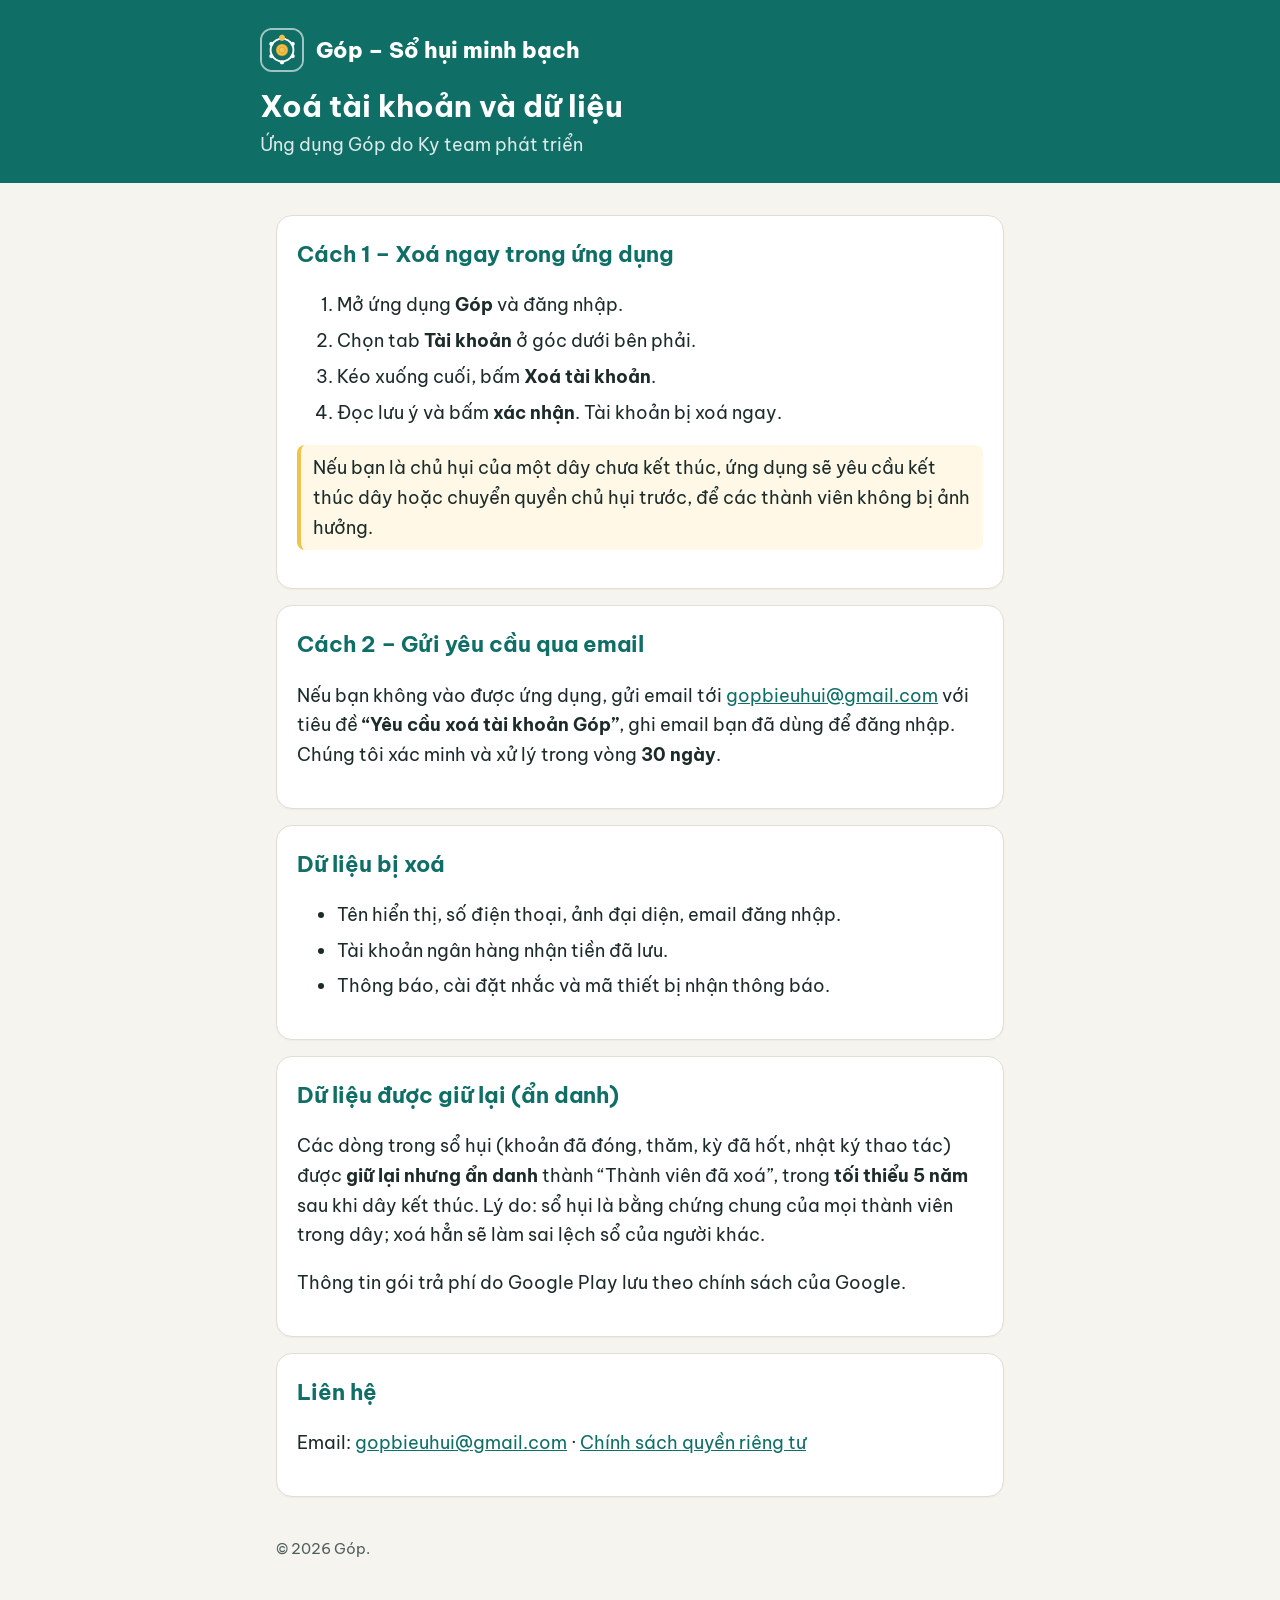
==== delete-account.html @ eee4a546 "Góp privacy policy and account deletion pages" ====
<!doctype html>
<html lang="vi">
<head>
<meta charset="utf-8">
<meta name="viewport" content="width=device-width, initial-scale=1">
<title>Xoá tài khoản và dữ liệu – Góp</title>
<link rel="icon" href="icon.png">
<link rel="preconnect" href="https://fonts.gstatic.com" crossorigin>
<link rel="stylesheet" href="https://fonts.googleapis.com/css2?family=Be+Vietnam+Pro:wght@400;600;700;800&display=swap">
<link rel="stylesheet" href="style.css">
</head>
<body>
<header><div class="wrap">
  <a class="brand" href="./"><img src="icon.png" alt=""> Góp – Sổ hụi minh bạch</a>
  <h1>Xoá tài khoản và dữ liệu</h1>
  <p class="sub">Ứng dụng Góp do Ky team phát triển</p>
</div></header>
<main class="wrap">
  <section>
    <h2>Cách 1 – Xoá ngay trong ứng dụng</h2>
    <ol>
      <li>Mở ứng dụng <strong>Góp</strong> và đăng nhập.</li>
      <li>Chọn tab <strong>Tài khoản</strong> ở góc dưới bên phải.</li>
      <li>Kéo xuống cuối, bấm <strong>Xoá tài khoản</strong>.</li>
      <li>Đọc lưu ý và bấm <strong>xác nhận</strong>. Tài khoản bị xoá ngay.</li>
    </ol>
    <p class="note">Nếu bạn là chủ hụi của một dây chưa kết thúc, ứng dụng sẽ yêu cầu kết thúc dây hoặc chuyển quyền chủ hụi trước, để các thành viên không bị ảnh hưởng.</p>
  </section>

  <section>
    <h2>Cách 2 – Gửi yêu cầu qua email</h2>
    <p>Nếu bạn không vào được ứng dụng, gửi email tới <a href="mailto:gopbieuhui@gmail.com?subject=Yêu cầu xoá tài khoản Góp">gopbieuhui@gmail.com</a> với tiêu đề <strong>“Yêu cầu xoá tài khoản Góp”</strong>, ghi email bạn đã dùng để đăng nhập. Chúng tôi xác minh và xử lý trong vòng <strong>30 ngày</strong>.</p>
  </section>

  <section>
    <h2>Dữ liệu bị xoá</h2>
    <ul>
      <li>Tên hiển thị, số điện thoại, ảnh đại diện, email đăng nhập.</li>
      <li>Tài khoản ngân hàng nhận tiền đã lưu.</li>
      <li>Thông báo, cài đặt nhắc và mã thiết bị nhận thông báo.</li>
    </ul>
  </section>

  <section>
    <h2>Dữ liệu được giữ lại (ẩn danh)</h2>
    <p>Các dòng trong sổ hụi (khoản đã đóng, thăm, kỳ đã hốt, nhật ký thao tác) được <strong>giữ lại nhưng ẩn danh</strong> thành “Thành viên đã xoá”, trong <strong>tối thiểu 5 năm</strong> sau khi dây kết thúc. Lý do: sổ hụi là bằng chứng chung của mọi thành viên trong dây; xoá hẳn sẽ làm sai lệch sổ của người khác.</p>
    <p>Thông tin gói trả phí do Google Play lưu theo chính sách của Google.</p>
  </section>

  <section>
    <h2>Liên hệ</h2>
    <p>Email: <a href="mailto:gopbieuhui@gmail.com">gopbieuhui@gmail.com</a> · <a href="privacy.html">Chính sách quyền riêng tư</a></p>
  </section>
</main>
<footer class="wrap">© 2026 Góp.</footer>
</body>
</html>
---- style.css ----
:root { --teal: #0F6E66; --gold: #F2C14E; --text: #1C2B29; --muted: #51605E; --bg: #F6F4EF; --card: #fff; --line: #E3DED3; }
* { box-sizing: border-box; }
body { margin: 0; font: 18px/1.65 "Be Vietnam Pro", system-ui, -apple-system, "Segoe UI", Roboto, sans-serif; color: var(--text); background: var(--bg); }
header { background: var(--teal); color: #fff; padding: 28px 16px 24px; }
header a { color: #fff; text-decoration: none; }
.wrap { max-width: 760px; margin: 0 auto; }
.brand { display: flex; align-items: center; gap: 12px; font-weight: 800; font-size: 22px; }
.brand img { width: 44px; height: 44px; border-radius: 12px; border: 2px solid rgba(255,255,255,.6); }
h1 { font-size: 30px; line-height: 1.25; margin: 16px 0 4px; }
.sub { opacity: .85; margin: 0; }
main { padding: 16px; }
section { background: var(--card); border: 1px solid var(--line); border-radius: 16px; padding: 20px; margin: 16px 0; box-shadow: 0 1px 2px rgba(0,0,0,.04); }
h2 { font-size: 22px; margin: 0 0 8px; color: var(--teal); }
table { width: 100%; border-collapse: collapse; font-size: 16px; }
th, td { text-align: left; vertical-align: top; padding: 8px; border-top: 1px solid var(--line); }
th { color: var(--muted); font-weight: 600; }
.note { border-left: 4px solid var(--gold); padding: 8px 12px; background: #FFF8E6; border-radius: 8px; }
ol li, ul li { margin: 6px 0; }
a { color: var(--teal); }
footer { color: var(--muted); font-size: 15px; padding: 8px 16px 40px; }
@media (max-width: 560px) { table, tbody, tr, th, td { display: block; } tr { border-top: 1px solid var(--line); padding: 6px 0; } th, td { border: 0; padding: 2px 0; } thead { display: none; } }
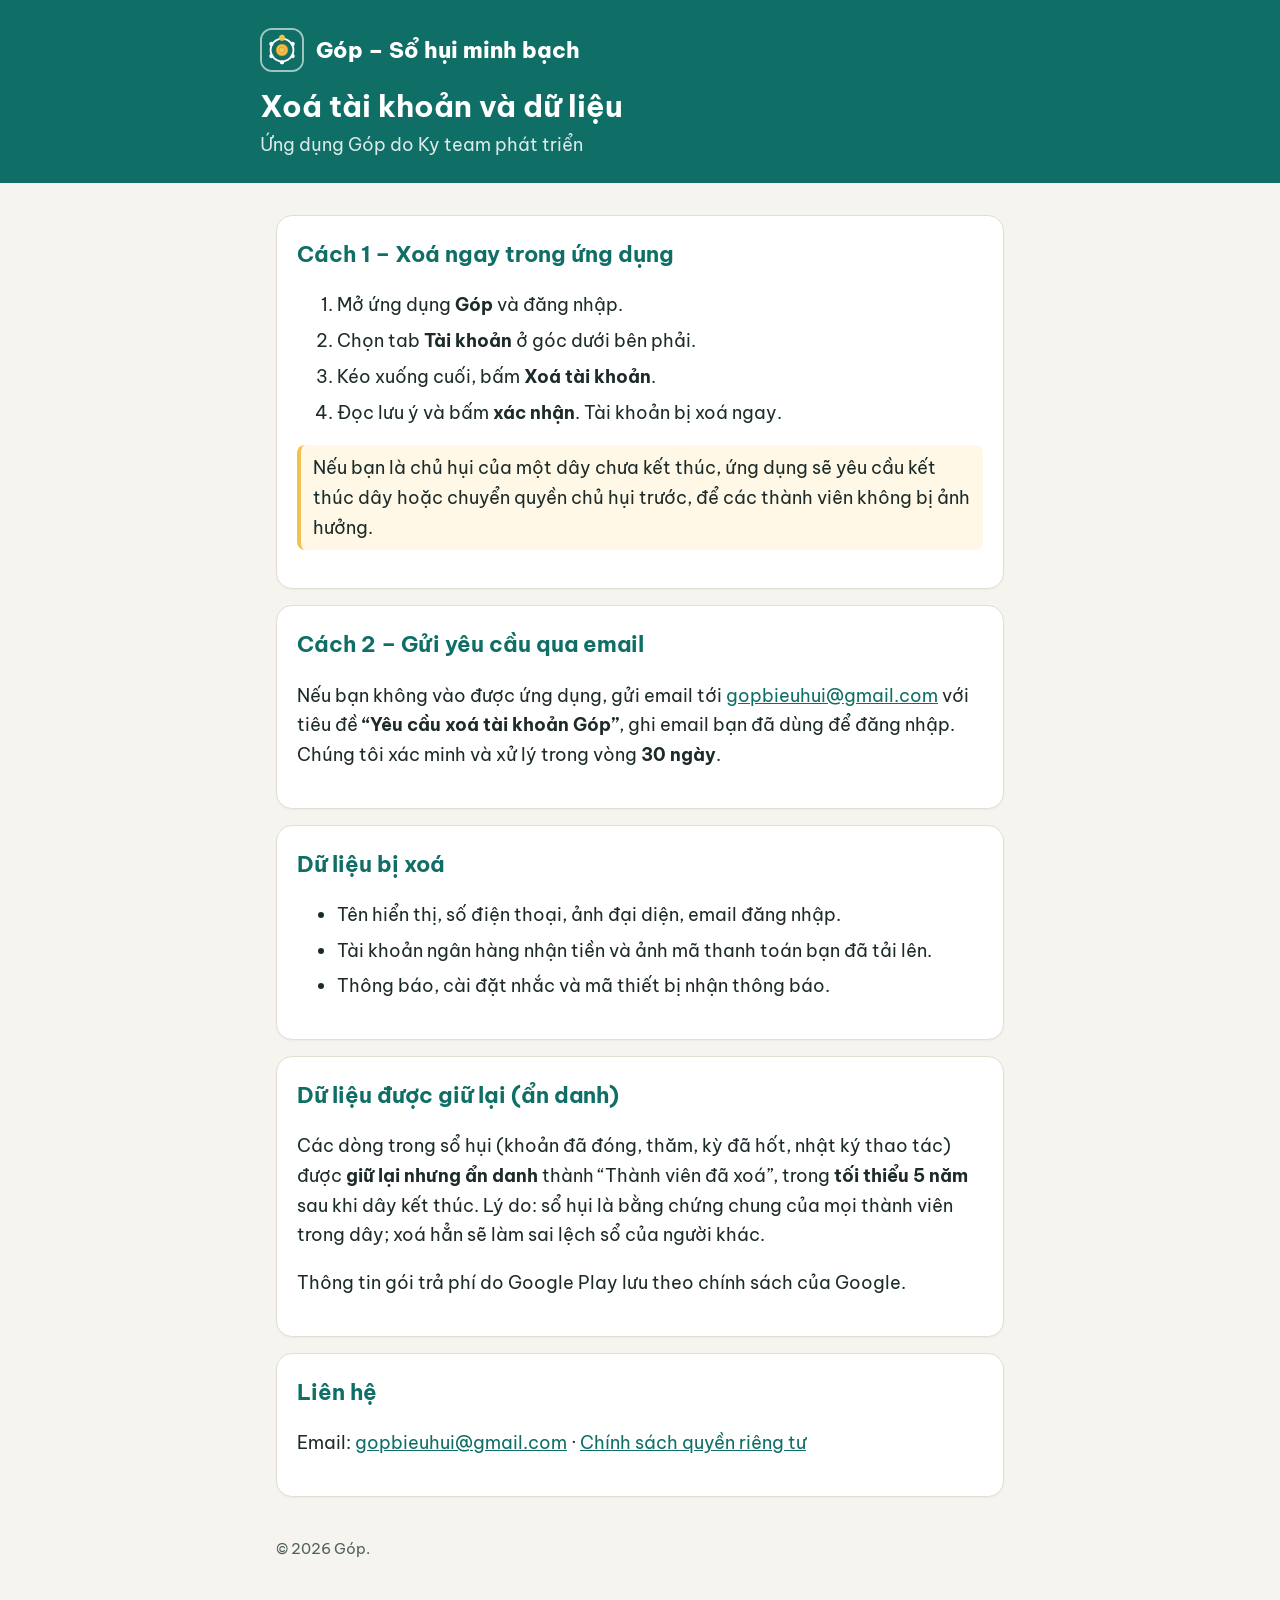
==== commit 7d9242fe: "Payment QR image; drop transfer wording" ====
--- a/delete-account.html
+++ b/delete-account.html
@@ -36,7 +36,7 @@
     <h2>Dữ liệu bị xoá</h2>
     <ul>
       <li>Tên hiển thị, số điện thoại, ảnh đại diện, email đăng nhập.</li>
-      <li>Tài khoản ngân hàng nhận tiền đã lưu.</li>
+      <li>Tài khoản ngân hàng nhận tiền và ảnh mã thanh toán bạn đã tải lên.</li>
       <li>Thông báo, cài đặt nhắc và mã thiết bị nhận thông báo.</li>
     </ul>
   </section>
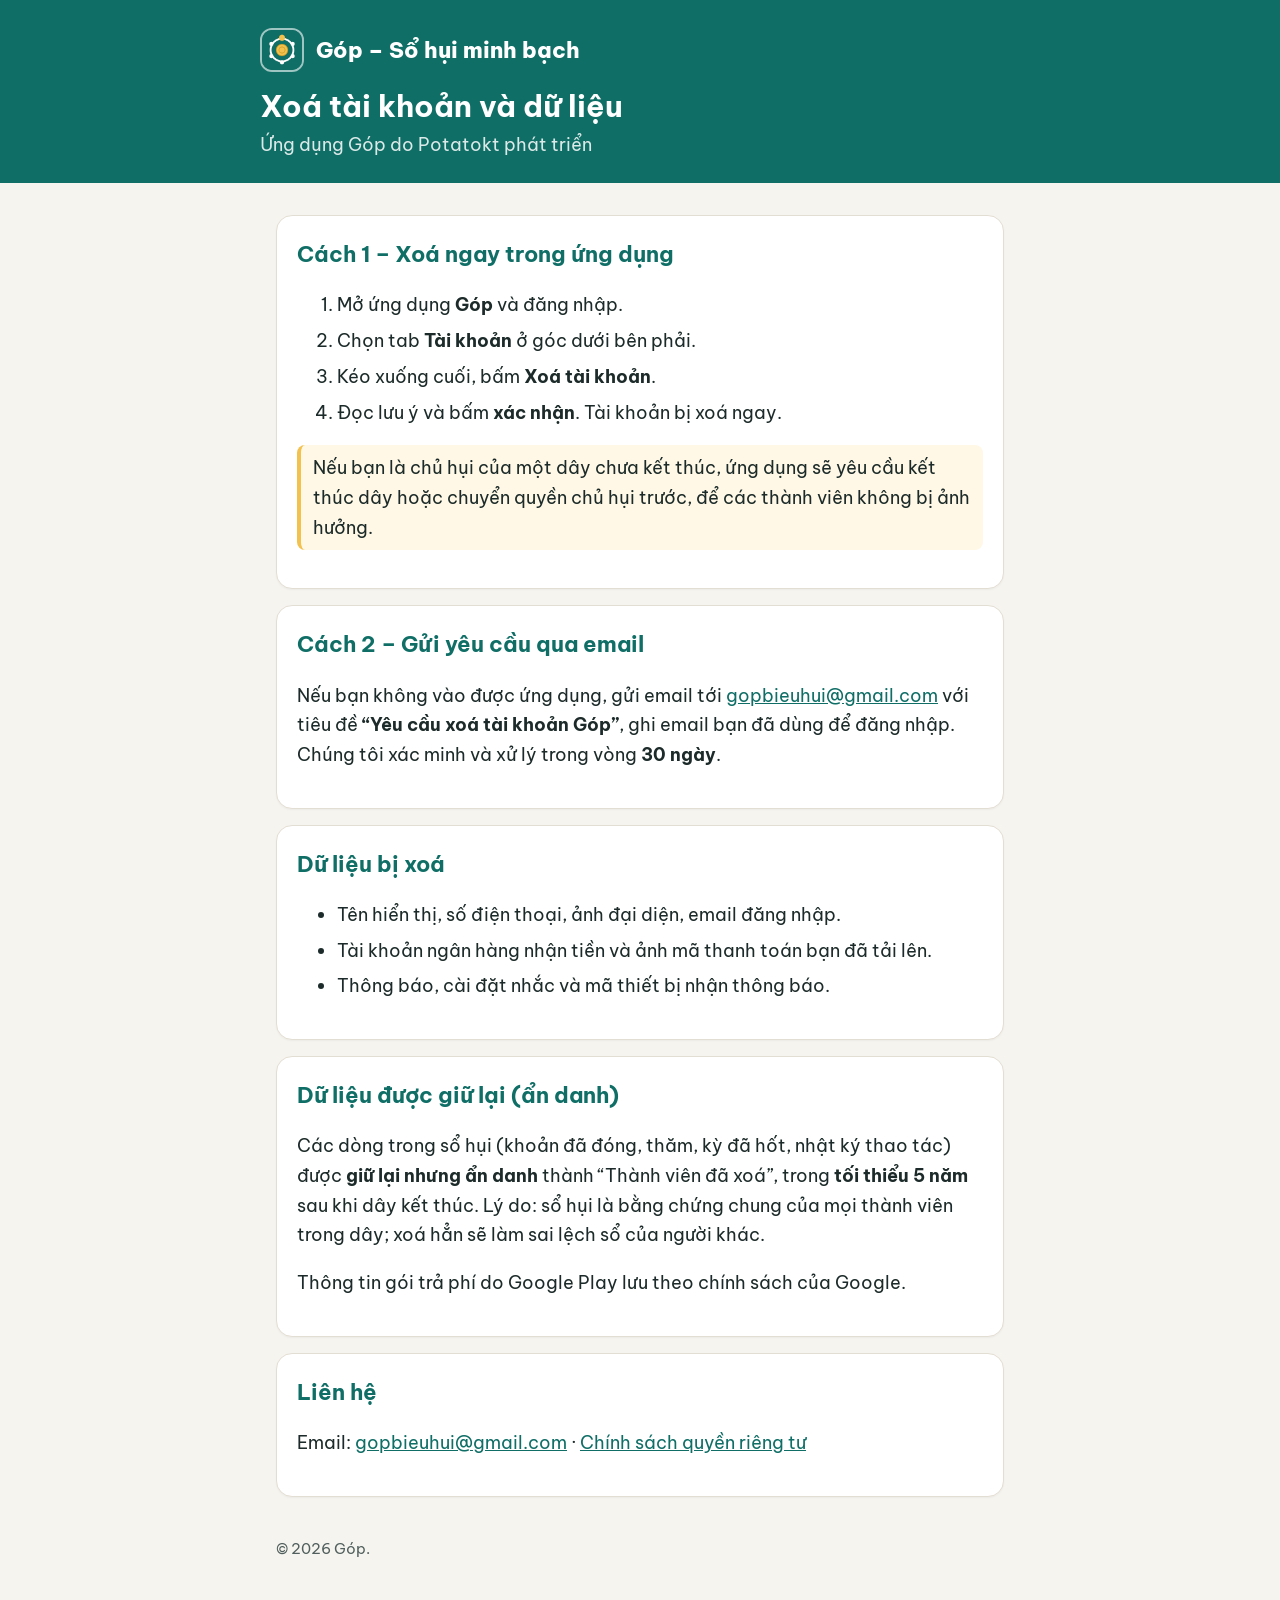
==== commit efd72416: "Developer name: Potatokt" ====
--- a/delete-account.html
+++ b/delete-account.html
@@ -13,7 +13,7 @@
 <header><div class="wrap">
   <a class="brand" href="./"><img src="icon.png" alt=""> Góp – Sổ hụi minh bạch</a>
   <h1>Xoá tài khoản và dữ liệu</h1>
-  <p class="sub">Ứng dụng Góp do Ky team phát triển</p>
+  <p class="sub">Ứng dụng Góp do Potatokt phát triển</p>
 </div></header>
 <main class="wrap">
   <section>
